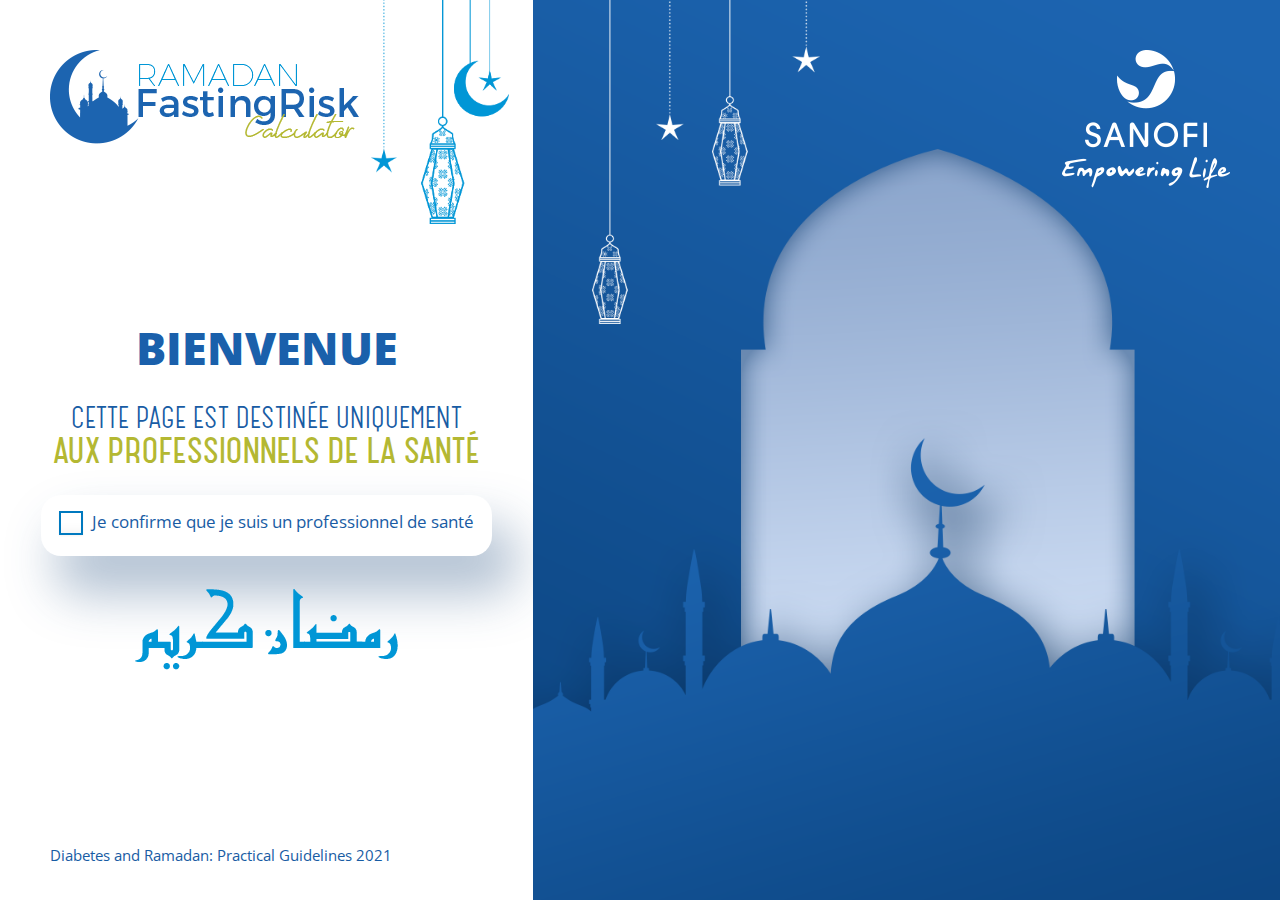
==== index.html @ 37beb3ee "comit 7" ====
<!DOCTYPE html>
<html lang="">
    <head>
        <meta charset="utf-8" />
        <meta name="viewport" content="width=device-width, initial-scale=1.0" />

        <link rel="shortcut icon" href="images/favicon.ico" type="image/x-icon" />

        <title>Ramadan Fasting Risk Tn</title>

        <link type="text/css" rel="stylesheet" href="css/bootstrap.min.css" />
        <link type="text/css" rel="stylesheet" href="css/style.css" />
    <meta property="og:image" content="images/Ramadan-fasting_risk-social.jpg">
    <meta property="og:description" content="Ramadan Fasting Risk application">
               <link type="text/css" rel="stylesheet" href="css/font-awesome.css" />
    </head>

    <body class="homepageTemplate">
        <div class="fullsite">
            <section>
                <div class="row">
                    <div class="col-xs-5 bg ">
                        <div class="logo">
                            <a href="index" title="Ramadan Fasting Risk Tn">
                                <img src="images/logo-Ramadan fasting_risk.png" alt="Ramadan Fasting Risk Tn" />
                            </a>
                        </div>

                        <div class="content">
                            <h1>Bienvenue</h1>

                            <h2>
                                Cette page est destinée uniquement<br />
                                <span>aux professionnels de la santé</span>
                            </h2>
                            <form>
                                <div class="form-group-home">
                                    <input type="checkbox" id="choix"  onclick="window.location.href='quiz.html'"/>
                                    <label for="choix"> <span>Je confirme que je suis un professionnel de santé</span> </label>
                                </div>
                            </form>
                            <div class="logo-Ramadan">
                                <img src="images/logo-Ramadan.png" alt="logo-Ramadan" />
                            </div>
                        </div>

                        <span class="text-btm">Diabetes and Ramadan: Practical Guidelines 2021</span>
                    </div>
                    <div class="col-xs-7 bg-right ">
                        <div class="content-right ">
                            <div class="logo-sanofi">
                                <a href="https://www.sanofi.com/" title="logo sanofi">
                                    <img src="images/logo-sanofi.png" alt="sanofi" />
                                </a>
                            </div>
                        </div>
                    </div>
                </div>
            </section>

            <div class="site-overlay"></div>
        </div>

        <!-- Scripts -->

        
        <script src="js/jquery-2.1.3.min.js"></script>
        <script src="js/bootstrap.js"></script>
      
        <script src="js/move-top.js"></script>
        <script src="js/easing.js"></script>
          <script src="js/jquery.matchHeight-min.js"></script>
        <script type="text/javascript">
            AOS.init({ duration: 1200 });
        </script>
        <script type="text/javascript">
            jQuery(document).ready(function ($) {
                $(".scroll").click(function (event) {
                    event.preventDefault();

                    $("html,body").animate(
                        {
                            scrollTop: $(this.hash).offset().top,
                        },
                        1000
                    );
                });
            });
        </script>
        <script type="text/javascript">
               $('.equal').matchHeight({
            property: 'min-height'
        });
            $(document).ready(function () {
                /*
      var defaults = {
          containerID: 'toTop', // fading element id
          containerHoverID: 'toTopHover', // fading element hover id
          scrollSpeed: 1200,
          easingType: 'linear' 
      };
      */

                $().UItoTop({
                    easingType: "easeOutQuart",
                });
            });
        </script>
    </body>
</html>
---- css/style.css ----
/*--------------------------------------------------
# Fonts
--------------------------------------------------*/
@import url("https://fonts.googleapis.com/css2?family=Open+Sans:wght@300;400;600;700;800&display=swap");
@font-face {
    font-family: "Catorze27 Style 1";
    src: url("../fonts/Catorze27Style1-Medium.woff2") format("woff2"), url("../fonts/Catorze27Style1-Medium.woff") format("woff");
    font-weight: 500;
    font-style: normal;
    font-display: swap;
}
@font-face {
    font-family: "Catorze27 Style 1";
    src: url("../fonts/Catorze27Style1-Bold.woff2") format("woff2"), url("../fonts/Catorze27Style1-Bold.woff") format("woff");
    font-weight: bold;
    font-style: normal;
    font-display: swap;
}
@font-face {
    font-family: "Impact";
    src: url("../fonts/Impact.woff2") format("woff2"), url("../fonts/Impact.woff") format("woff");
    font-weight: normal;
    font-style: normal;
    font-display: swap;
}
@font-face {
    font-family: "Catorze27 Style 1";
    src: url("../fonts/Catorze27Style1-Black.woff2") format("woff2"), url("../fonts/Catorze27Style1-Black.woff") format("woff");
    font-weight: 900;
    font-style: normal;
    font-display: swap;
}

/*--------------------------------------------------
# General
--------------------------------------------------*/
body {
    background: #fff;
    color: #185ca4;
    font-family: "Open Sans", sans-serif;
    font-size: 15px;
    line-height: 22px;
}

/* This css is for normalizing styles. You can skip this. */
*,
*:before,
*:after {
    -webkit-box-sizing: border-box;
    -moz-box-sizing: border-box;
    box-sizing: border-box;
    margin: 0;
    padding: 0;
}
/*--------------------------------------------------
# Home page
--------------------------------------------------*/
section .logo {
    padding: 50px 0px 0px 50px;
}

section .row,
section .col-sm-4,section .col-xs-5,section .col-xs-7 {
    padding: 0;
    margin: 0;
}
section .bg,
section .bg-right {
    position: relative;
}
section .bg:before {
    position: absolute;
    background: url(../images/bg-top.png) center no-repeat;
    top: 0;
    width: 186px;
    right: 0;
    content: "";
    height: 224px;
    background-size: contain;
    -webkit-animation: float-bob 3s infinite ease-in-out;
    -o-animation: float-bob 3s infinite ease-in-out;
    -ms-animation: float-bob 3s infinite ease-in-out;
    -moz-animation: float-bob 3s infinite ease-in-out;
    animation: float-bob 3s infinite ease-in-out;
    z-index: -1;
}
section .bg-right:before {
    position: absolute;
    background: url(../images/bg-top-right.png) center no-repeat;
    top: 0;
    width: 250px;
    left: 48px;
    content: "";
    height: 324px;
    background-size: contain;
    -webkit-animation: float-bob 3s infinite ease-in-out;
    -o-animation: float-bob 3s infinite ease-in-out;
    -ms-animation: float-bob 3s infinite ease-in-out;
    -moz-animation: float-bob 3s infinite ease-in-out;
    animation: float-bob 3s infinite ease-in-out;
    z-index: 0;
}
section .content {
    display: flex;
    flex-direction: column;
    flex-wrap: nowrap;
    justify-content: center;
    align-items: center;
    align-content: center;
    height: calc(100vh - 200px);
    text-align: center;
}

section .content h1 {
    font-family: "Open Sans", sans-serif;
    font-size: 60px;
    color: #1a60ab;
    font-weight: 800;
    text-transform: uppercase;
}
section .content h2 {
    font-family: "Catorze27 Style 1";
    color: #185ca4;
    font-size: 32px;
    font-weight: 500;
    text-transform: uppercase;
}
section .content h2 span {
    font-family: "Catorze27 Style 1";
    color: #b4b832;
    font-size: 40px;
    font-weight: bold;
}
section .text-btm {
    padding-left: 50px;
}

.form-group-home {
    border-radius: 20px;

    box-shadow: 19.5px 33.775px 49.14px 4.86px rgba(43, 86, 132, 0.36);

    display: block;

    padding: 25px 25px;

    margin: 52px 0px;
}

.form-group-home input {
    padding: 0;
    height: initial;
    width: initial;
    margin-bottom: 0;
    display: none;
    cursor: pointer;
}

.form-group-home label {
    position: relative;
    cursor: pointer;
    display: inline-block;
    max-width: 100%;
    margin-bottom: 5px;
    font-weight: 400;
    font-size: 22px;
}
.form-group-home label .span {
    padding-left: 5px;
}
.form-group-home label:before {
    content: "";
    -webkit-appearance: none;
    background-color: transparent;
    border: 2px solid #0079bf;
    box-shadow: 0 1px 2px rgba(0, 0, 0, 0.05), inset 0px -15px 10px -12px rgba(0, 0, 0, 0.05);
    padding: 10px;
    display: inline-block;
    position: relative;
    vertical-align: middle;
    cursor: pointer;
    margin-right: 5px;
}

.form-group-home input:checked + label:after {
    content: "";
    display: block;
    position: absolute;
    top: -3px;
    left: 10px;
    width: 15px;
    height: 22px;
    border: solid #b4b832;
    border-width: 0 3px 3px 0;
    transform: rotate(45deg);
}
.logo-Ramadan {
    padding-top: 40px;
}

section .content-right {
    background: url(../images/bg-right.png) center no-repeat;
    height: 100vh;
    background-size: cover;
}

section .logo-sanofi {
    float: right;
    padding: 50px 50px 0px 0px;
}

.bounce-animate {
    animation-name: float-bob;
    animation-duration: 2s;
    animation-iteration-count: infinite;
    animation-timing-function: linear;
    -moz-animation-name: float-bob;
    -moz-animation-duration: 2s;
    -moz-animation-iteration-count: infinite;
    -moz-animation-timing-function: linear;
    -ms-animation-name: float-bob;
    -ms-animation-duration: 2s;
    -ms-animation-iteration-count: infinite;
    -ms-animation-timing-function: linear;
    -o-animation-name: float-bob;
    -o-animation-duration: 2s;
    -o-animation-iteration-count: infinite;
    -o-animation-timing-function: linear;
}

@-webkit-keyframes float-bob {
    0% {
        -webkit-transform: translateY(-20px);
        transform: translateY(-20px);
    }
    50% {
        -webkit-transform: translateY(-10px);
        transform: translateY(-10px);
    }
    100% {
        -webkit-transform: translateY(-20px);
        transform: translateY(-20px);
    }
}
/*--------------------------------------------------
# Page Quiz
--------------------------------------------------*/

body.Templatequiz section .content-right {
    background: url(../images/bg-quiz.jpg) center no-repeat;
}
body.Templatequiz section .content h2 {
    font-family: "Catorze27 Style 1";
    color: #b4b832;
    font-size: 30px;
    font-weight: bold;
}

body.Templatequiz section .content h3 {
    font-family: "Open Sans", sans-serif;
    font-size: 20px;
    color: #1a60ab;
    font-weight: 400;
}
body.Templatequiz section .content h3 span {
    font-weight: bold;
}

body.Templatequiz section .content .btn-commencer a {
    padding: 30px 40px;
    color: #b4b832;
    font-size: 27px;
    background: #fff;
    font-weight: 800;
    text-decoration: none;
    text-transform: uppercase;
    border-radius: 15px;
    box-shadow: 19.5px 33.775px 49.14px 4.86px rgba(43, 86, 132, 0.36);
    margin-top: 54px;
    display: inline-block;
}
body.Templatequiz section .content .btn-commencer a:hover {
    background: #b4b832;
    color: #fff;
}
body.Templatequiz section .content-right .img-quiz {
    display: flex;
    flex-direction: column;
    flex-wrap: nowrap;
    justify-content: center;
    align-items: center;
    align-content: center;
    height: 100%;
    text-align: center; /* transform: translateX(131px); */
    padding-left: 176px;
}

body.Templatequiz section .content-right .img-quiz img {
    width: 450px;
}
body.Templatequiz section .bg:before,
body.Templatequiz section .bg-right:before {
    animation: none;
}

/*--------------------------------------------------
# Page question
--------------------------------------------------*/
body.Templatequestion section.part1 {
    background: url(../images/bg-question.jpg) center repeat;
    background-size: cover;
    height: 100vh;
}

body.Templatequestion section .text-btm {
    color: #fff;
}
body.Templatequestion section .logo {
    float: left;
}
body.Templatequestion section .content {
    height: calc(100vh - 253px);
}
body.Templatequestion section .content h2 {
    color: #fff;
}
body.Templatequestion section .content .quiz-body {
    background: #fff;
    width: 800px;
    padding: 30px;
    margin-top: 43px;
    border-radius: 20px;
    box-shadow: 21px 36.373px 89.18px 8.82px rgba(7, 45, 86, 0.67);
    height: 400px;
    position: relative;
}

body.Templatequestion section .content .quiz-body .form-group {
    text-align: left;
    padding-left: 30px;
    padding-top: 35px;
    width: 100%;
}
body.Templatequestion section .content .quiz-body .form-group #question {
    font-weight: 800;
    text-transform: uppercase;
    font-size: 23px;
    padding-bottom: 20px;
    display: inline-block;
}
body.Templatequestion section .content .quiz-body .form-group #optionval {
    font-weight: 400;
    color: #616161;
    font-size: 20px;
    padding-left: 34px;
    padding-bottom: 4px;
    display: inline-block;
    position: relative;
    /* float: left; */
}

body.Templatequestion section .content .quiz-body .form-group input {
    padding: 0;
    height: initial;
    width: initial;
    margin-bottom: 0;
    display: none;
    cursor: pointer;
}

body.Templatequestion section .content .quiz-body .form-group #optionval:before {
    content: "";
    -webkit-appearance: none;
    background-color: transparent;
    border: 2px solid #cccccc;
    box-shadow: 0 1px 2px rgba(0, 0, 0, 0.05), inset 0px -15px 10px -12px rgba(0, 0, 0, 0.05);
    padding: 9px;
    display: inline-block;
    position: absolute;
    vertical-align: middle;
    cursor: pointer;
    /* margin-right: 17px; */
    border-radius: 50%;
    left: -11px;
}

body.Templatequestion section .content .quiz-body .form-group input:checked + #optionval:after {
    content: "";
    display: block;
    position: absolute;
    top: -3px;
    left: -1px;
    width: 10px;
    height: 18px;
    border: solid #b4b832;
    border-width: 0 3px 3px 0;
    transform: rotate(45deg);
}
body.Templatequestion section .content .quiz-body #qid {
    float: right;
    font-family: "Impact";
    font-size: 34px;
}

body.Templatequestion section .content .quiz-body #qid .sous-title {
    font-size: 25px;
}
body.Templatequestion section .content .quiz-body .btn-suivant,
body.Templatequestion section .content .quiz-body .btn-Precedent {
    background: none;
    text-shadow: 3px 5.196px 7.28px rgba(7, 45, 86, 0.67);
    font-family: "Impact";
    font-size: 23px;
    border: none;
    position: absolute;
    right: 0px;
    color: #fff;
    bottom: -45px;
}
body.Templatequestion section .content .quiz-body .btn-suivant i {
    padding-left: 10px;
}
body.Templatequestion section .content .quiz-body .btn-Precedent i {
    padding-right: 10px;
}

body.Templatequestion section .content .quiz-body .btn-Precedent {
    left: 0px;
}
body.Templatequestion section .content .quiz-body .btn-suivant:focus,
body.Templatequestion section .content .quiz-body .btn-Precedent:focus {
    outline: none !important;
}

/*--------------------------------------------------
#  result1
--------------------------------------------------*/
body.Templatequestion section.result1 {
    background: url(../images/bg-blanc.jpg) center no-repeat;
    background-size: cover;
    height: 100vh;
}

body.Templatequestion section.result1 .text-btm {
    color: #185ca4;
    display: inline-block;
    padding: 30px 0px;
    padding-left: 50px;
}

body.Templatequestion section.result1 .content {
    height: auto;
}
body.Templatequestion section.result1 .content h2 {
    color: #54b54e;
    font-weight: bold;
    margin-bottom: 0px;
}
body.Templatequestion section.result1 .bloc1,
body.Templatequestion section.result1 .bloc2,
body.Templatequestion section.result1 .bloc3 {
    background: #fff;
    width: 100%;
    padding: 30px;
    margin-top: 18px;
    box-shadow: 0px 2px 50px -5px rgb(7 45 86 / 67%);
    height: 400px;
}
body.Templatequestion section.result1 .bloc2 {
    background: #15589f;
    color: #fff;
    text-align: left;
    text-align: justify;
    font-size: 14px;
    line-height: 19px;
}
body.Templatequestion section.result1 .bloc1 {
    border-radius: 20px 0 0 20px;
}
body.Templatequestion section.result1 .bloc3 {
    border-radius: 0px 20px 20px 0px;
}
body.Templatequestion section.result1 .bloc1 h2,
body.Templatequestion section.result1 .bloc3 h2 {
    font-weight: 500;
}
body.Templatequestion section.result1 .bloc1 h2 span.sous-h2 {
    font-weight: 900;
    color: #54b54e;
}
body.Templatequestion section.result1 .bloc3 h2 {
    color: #15589f;
    margin: 50px 0px 30px;
}
body.Templatequestion section.result1 .bloc3 h2 span.sous-h2 {
    font-weight: 900;
    color: #15589f;
}

body.Templatequestion section.result1 .bloc3 .txt-btm-bloc3 {
    font-size: 16px;
    font-weight: bold;
    text-align: left;
    color: #54b54e;
}
body.Templatequestion section.result1 .bloc2 h4 {
    font-size: 15px;
    text-shadow: 4.5px 7.794px 8px rgba(14, 69, 128, 0.67);
    font-weight: bold;
    margin: 50px 0px 30px;
}

body.Templatequestion section.result1 .ref {
    font-size: 13px;
    color: #15589f;
    box-shadow: 2px 1px 103.84px 65px rgb(7 45 86 / 13%);
    text-align: left;
    background: rgb(255, 255, 255, 0.8);
    width: 800px;
    margin: auto;
    padding: 20px 50px;
    margin-top: 30px;
    border-radius: 20px;
    font-weight: 600;
    position: relative;
}
body.Templatequestion section.result1 .ref-btm {
    font-size: 11px;
}
body.Templatequestion section.result1 .title-ref {
    color: #b4b832;
    text-transform: uppercase;
    font-weight: 900;
}
body.Templatequestion section.result1 .ref:after {
    position: absolute;
    width: 90px;
    height: 81px;
    background: url(../images/icon.png) center no-repeat;
    right: -117px;
    bottom: 43px;
    content: "";
    background-size: contain;
}
body.Templatequestion section.result1 .ref:before {
    position: absolute;
    width: 36px;
    height: 53px;
    background: url(../images/flech.png) center no-repeat;
    right: -36px;
    bottom: 67px;
    content: "";
    background-size: contain;
}

body.Templatequestion section .content .quiz-body  .refq08 {
    padding-left: 22px;
    text-align: left;
    color: #616161;
    padding-top: 37px;
}
body.Templatequestion section .content .quiz-body .error {

display: none;
    text-align: right;
   color: #842029;
    padding-top: 37px;
}



body.Templatequestion 
section .col-sm-4
 {
    padding-right: 2px;

    padding-left: 2px;
}

/*--------------------------------------------------
#  result2
--------------------------------------------------*/

body.Templatequestion section.result1 .content .couleur-orange {
    color: #fdb814 !important;
 
}
/*--------------------------------------------------
#  result3
--------------------------------------------------*/
body.Templatequestion section.result1 .content .couleur-rouge {
    color: #ed1a3a !important;
 
}


body.Templatequestion section.result1 .content .couleur-vert{
    color: #54b54e!important;
 
}


body.Templatequestion section .content .quiz-body .form-group #optionval.border:before{
    border-color:#DC143C;
}




#toTop {
    display: none;
    text-decoration: none;
    position: fixed;
    bottom: 24px;
    right: 3%;
    overflow: hidden;
    z-index: 999;
    width: 32px;
    height: 32px;
    border: none;
    text-indent: 100%;
    background: #b4b832;
    border-radius: 3px;
}
#toTop:hover{
box-shadow: -1px 1px 23.84px 9px rgb(7 45 86 / 73%);}
.fa-angle-up:before {

    color: #fff;
    right: 21px;
    font-size: 18px;
    z-index: 9999;
    font-weight: bold;
    position: absolute;
    top: 5px;
}






#toTopHover {
    width: 32px;
    height: 32px;
    display: block;
    overflow: hidden;
    float: right;
    opacity: 0;
    -moz-opacity: 0;
    filter: alpha(opacity=0);
}

/*--------------------------------------------------
#  Animation aiguille
--------------------------------------------------*/
/*.img{
    position: relative
}
.eguile{
position: absolute;
width: 91px;
height:24px;
background:url(../images/eguile.png) center no-repeat;
background-size: 100% 100%;
top: 0px;
left:0px;





}
*/















/*--------------------------------------------------
#  respensive
--------------------------------------------------*/
@media only screen and (max-width : 1366px) {

section .content h1 {font-size: 45px;}
section .content h2 {font-size: 27px;}
section .content h2 span { font-size: 32px;}
.form-group-home label { font-size: 17px;}
.form-group-home {
    padding: 16px 18px;
    margin: 18px 0px;
}
.logo-Ramadan {
    padding:15px 0px;
}

body.Templatequiz section .content-right .img-quiz img {
    width: 361px;
}

body.Templatequiz section .content h2 {
 
    font-size: 22px;
  
}

body.Templatequiz section .content h3 {

    font-size: 16px;

}
body.Templatequiz section .content .btn-commencer a {
    padding: 20px 30px;
    font-size: 20px;
    margin-top: 35px;

}
body.Templatequestion section.part1 {
    height: 100%;

    padding-bottom: 50px;
}
body.Templatequestion section .content {
    height: 100%;
}
body.Templatequestion section .text-btm {
   
    padding-top: 88px;
    display: inline-block;
}
}
 @media only screen and (max-width : 1199px) {

section .logo {
    padding: 15px 0px 0px 15px;
}


section .logo-sanofi {
   
    padding: 15px 15px 0px 0px;
}
section .logo img{

max-width:200px;
}
section .logo-sanofi img{
max-width:100px;

}   
section .content h2 {
    font-size: 23px;
}
section .content h1 {
    font-size: 32px;
}
section .content h2 span {
    font-size: 23px;
}

section .content h2 {
    font-size: 18px;
}
.form-group-home label {
    font-size: 14px;
}
.logo-Ramadan img {
    max-width: 180px;
}
section .bg:before {
    width: 83px;
    height: 131px;}
section .bg-right:before {
 
    width: 114px;
    height: 183px;}

section .text-btm {
    padding-left: 13px;
    font-size: 13px;
}
.form-group-home {
    border-radius: 10px;
    padding: 4px 5px;
    margin: 18px 0px;
}

body.Templatequiz section .content h2 {
    font-size: 20px;
}
body.Templatequestion section.result1 .bloc1 img{
   max-width: 166px;
}
body.Templatequestion section.result1 .bloc1, body.Templatequestion section.result1 .bloc2, body.Templatequestion section.result1 .bloc3 {
padding: 20px;
}

body.Templatequestion section.result1 .bloc2 h4 {
    font-size: 13px;}

body.Templatequestion section.result1 .ref {
 
    width: 617px;}








}


 @media only screen and (max-width : 991px) {
body.Templatequestion section .content .quiz-body {
  
width: 100%;
      padding: 15px;
height: auto;
}

body.Templatequestion section .content .quiz-body .form-group #question {
 
    font-size: 18px;

}
body.Templatequestion section .content .quiz-body .form-group #optionval {
  
    padding-left: 19px;}
body.Templatequestion section .content .quiz-body .form-group {
  
    padding-left: 10px;
 
}


body.Templatequestion section.result1 .ref {
padding: 20px 19px;
width: 552px;
margin-left: 0px;
}
body.Templatequiz section .content-right .img-quiz img {
    width: 286px;
}
body.Templatequiz section .content-right .img-quiz{
padding-left: 90px;}


 }


@media only screen and (max-width: 700px){
body.Templatequestion section.result1 .ref {
  padding: 20px 15px;
    width: 100%;
 
} 
body.Templatequestion section.result1 .ref:before{
    display: none}

body.Templatequestion section.result1 .ref:after {
    bottom:auto;
    width: 70px;
    height: 61px;
    right: 0;
    top: 0px;
   
}
body.Templatequestion section.result1 .bloc1, body.Templatequestion section.result1 .bloc2, body.Templatequestion section.result1 .bloc3 {
    padding: 20px 15px;
}
section .content h1 {
    font-size: 21px;
}

body.Templatequiz section .content-right .img-quiz img {
    width: 182px;
}
body.Templatequiz section .content h2 {
    font-size: 14px;
}
body.Templatequiz section .content h3 {
    font-size: 10px;
}
body.Templatequiz section .content .btn-commencer a {
    padding: 10px 20px;
    font-size: 15px;
    margin-top: 35px;
}


}


@media only screen and (max-width : 480px) {
body.Templatequestion section .logo, body.Templatequestion section .logo-sanofi{
  float: none;
    margin:10px auto;
    display: table;

}

body.homepageTemplate section .bg:before,body.homepageTemplate section .bg-right:before  {
 display:none;
}
.logo-Ramadan img {
    max-width: 90px;
}
body.homepageTemplate section .content h2 {
    font-size: 14px;
}
body.homepageTemplate section .content h2 span {
    font-size: 12px;
}

body.homepageTemplate  section .logo img,body.Templatequiz  section .logo img{
    max-width: 102px;
}
body.homepageTemplate section .logo-sanofi img,body.Templatequiz section .logo-sanofi img {
    max-width: 57px;
}
.form-group-home label {
    font-size: 11px;
 
    line-height: 15px;
}
body.Templatequiz section .content-right .img-quiz img {
    width: 138px;
}
body.Templatequiz section .content-right .img-quiz {
    padding-left: 65px;
}
body.Templatequiz section .content h2 {
    font-size: 12px;
}
.form-group-home label:before {

    padding: 6px;
  
}
body.Templatequiz section .bg:before,body.Templatequiz section .bg-right:before  {
 display:none;
}

body.Templatequiz   section .text-btm ,body.homepageTemplate section .text-btm{
    padding-left: 13px;
    font-size: 12px;
    line-height:  15px;
    display: inline-block;
    text-align: center;
}

.form-group-home input:checked + label:after {
    content: "";

    top: 1px;
    left: 10px;
    width: 6px;
    height: 14px;

}




    }



@media screen and (max-device-width: 812px) and (orientation: landscape) {
section .content {
 
    height: auto;
  
}

section .bg, section .bg-right {
text-align:center;
}
body.Templatequestion section.result1 .bloc1, body.Templatequestion section.result1 .bloc2, body.Templatequestion section.result1 .bloc3 {

    height: 515px;
}

section .content-right {

    height: 130vh;
  
}






}
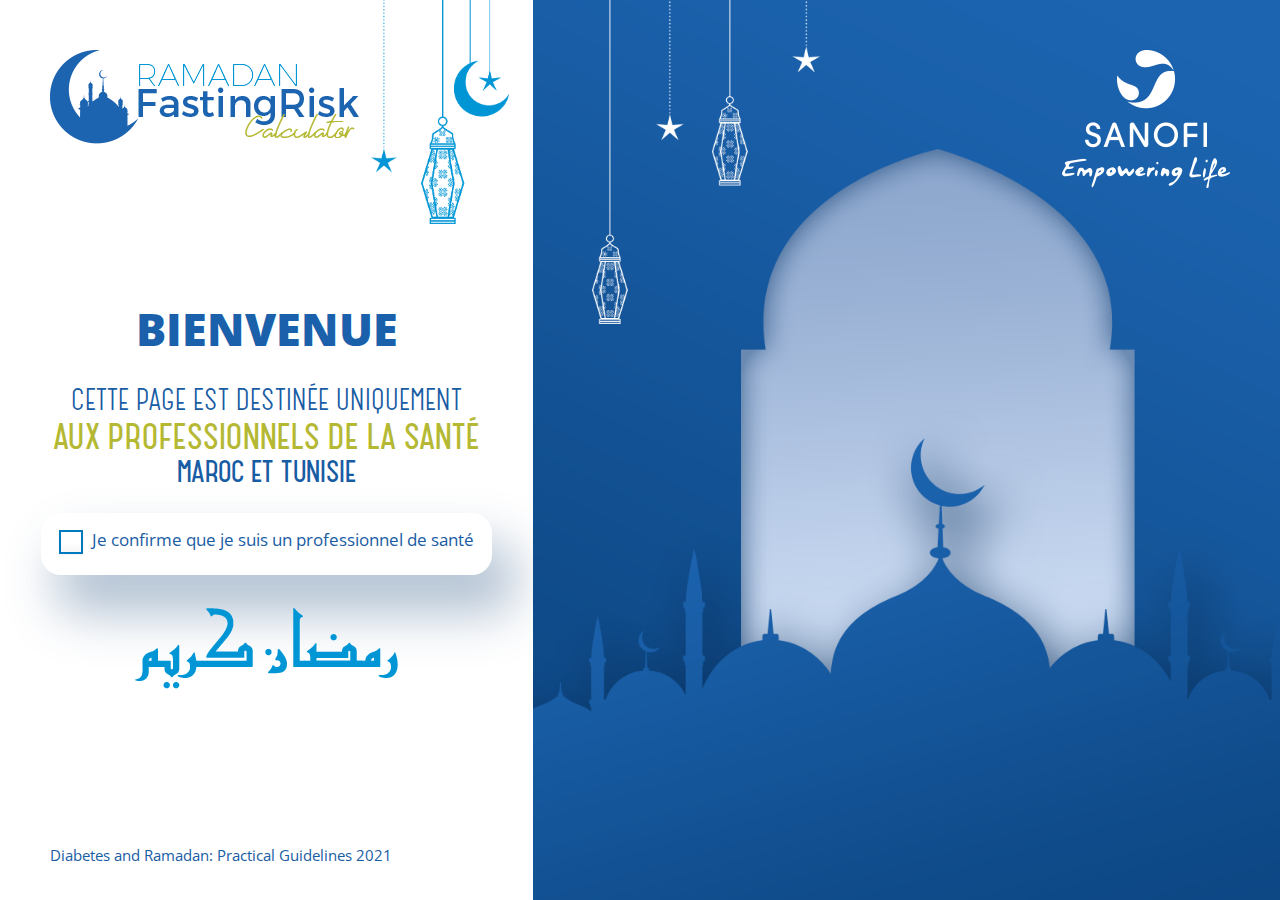
==== commit ed79c9a7: "commit 11" ====
--- a/index.html
+++ b/index.html
@@ -13,6 +13,9 @@
     <meta property="og:image" content="images/Ramadan-fasting_risk-social.jpg">
     <meta property="og:description" content="Ramadan Fasting Risk application">
                <link type="text/css" rel="stylesheet" href="css/font-awesome.css" />
+                   <!-- Start cookieyes banner -->
+    <script id="cookieyes" type="text/javascript" src="https://cdn-cookieyes.com/client_data/ca9fa83dc42a9b1af8c2755b.js"></script>
+    <!-- End cookieyes banner --> 
     </head>
 
     <body class="homepageTemplate">
@@ -31,7 +34,8 @@
 
                             <h2>
                                 Cette page est destinée uniquement<br />
-                                <span>aux professionnels de la santé</span>
+                                <span>aux professionnels de la santé</span><br>
+                                <b>Maroc et Tunisie</b>
                             </h2>
                             <form>
                                 <div class="form-group-home">
@@ -70,9 +74,7 @@
         <script src="js/move-top.js"></script>
         <script src="js/easing.js"></script>
           <script src="js/jquery.matchHeight-min.js"></script>
-        <script type="text/javascript">
-            AOS.init({ duration: 1200 });
-        </script>
+      
         <script type="text/javascript">
             jQuery(document).ready(function ($) {
                 $(".scroll").click(function (event) {
--- a/css/style.css
+++ b/css/style.css
@@ -130,6 +130,7 @@
     color: #b4b832;
     font-size: 40px;
     font-weight: bold;
+    line-height: 42px;
 }
 section .text-btm {
     padding-left: 50px;
@@ -978,7 +979,7 @@
 
 
 
-@media screen and (max-device-width: 812px) and (orientation: landscape) {
+@media screen and (max-device-width: 825px) and (orientation: landscape) {
 section .content {
  
     height: auto;
@@ -1006,4 +1007,30 @@
 
 } 
 
-
+@media screen and (max-device-width: 667px) and (orientation: landscape) {
+
+.form-group-home input:checked + label:after {
+   
+    left: 38px;
+   
+
+}
+
+
+
+
+}
+@media screen and (max-device-width: 568px) and (orientation: landscape) {
+
+.form-group-home input:checked + label:after {
+   
+    left: 19px;
+}
+   
+
+}
+
+
+
+
+}
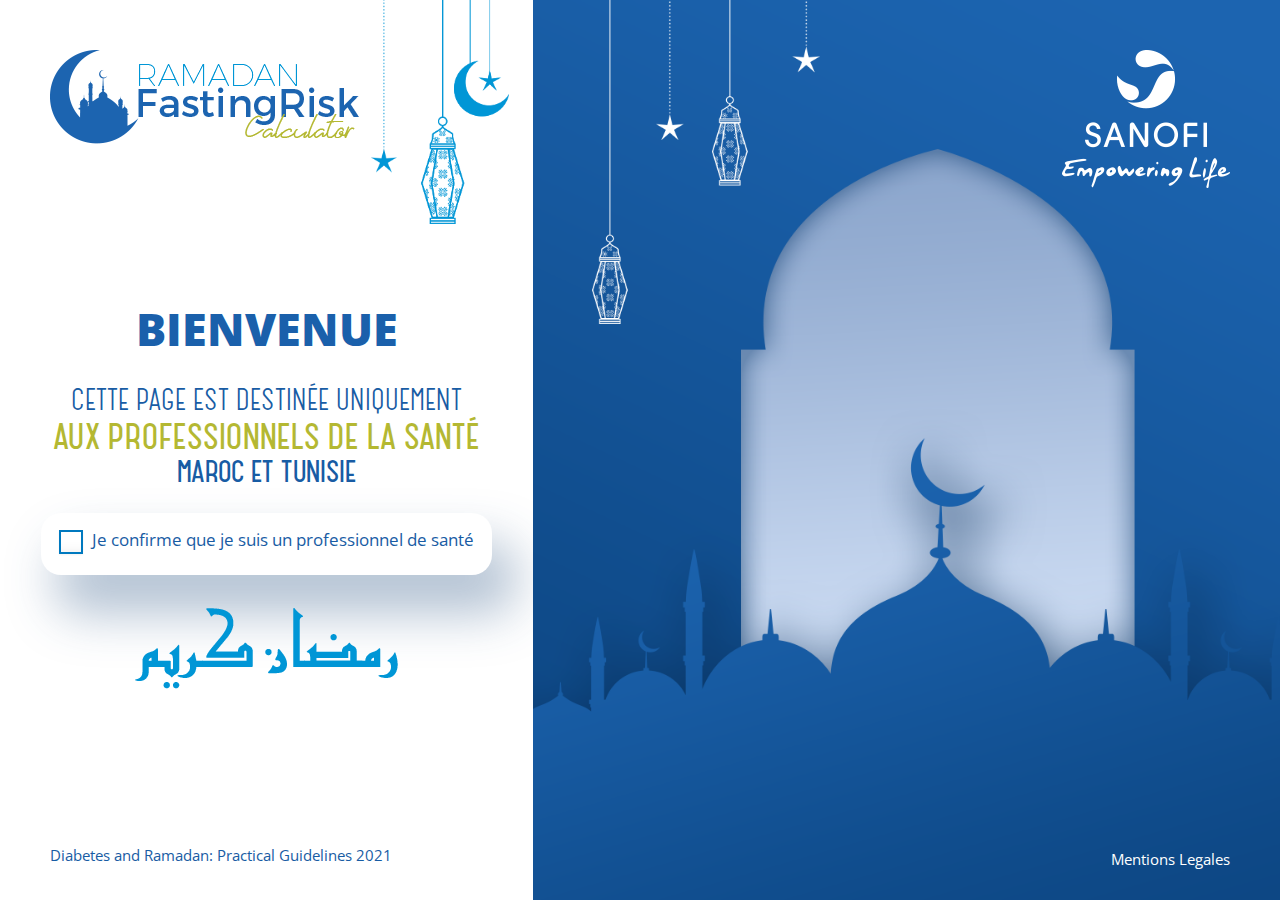
==== commit 58c70f31: "commit 12" ====
--- a/index.html
+++ b/index.html
@@ -57,6 +57,10 @@
                                     <img src="images/logo-sanofi.png" alt="sanofi" />
                                 </a>
                             </div>
+
+                            <div class="mlc">
+                                <a href="#" target="_blank" title="Ramadan Fasting Risk">Mentions Legales</a>
+                            </div>
                         </div>
                     </div>
                 </div>
--- a/css/style.css
+++ b/css/style.css
@@ -674,7 +674,16 @@
 }
 */
 
-
+.mlc{
+ 
+
+    position: absolute;
+    right: 50px;
+    bottom: 30px;}
+
+    .mlc a{
+        color:#fff;
+    }
 
 
 
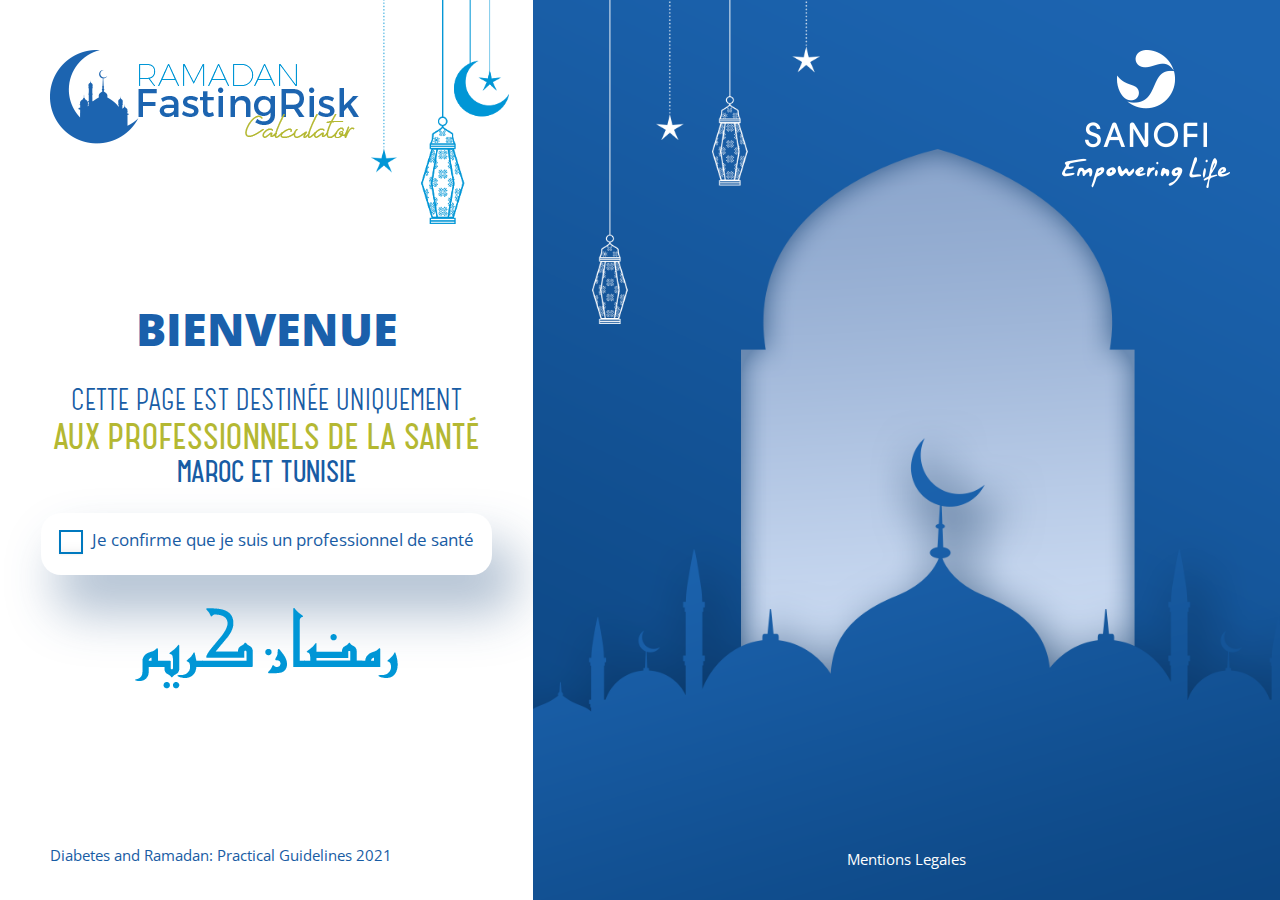
==== commit 2975d8c4: "commit 15" ====
--- a/index.html
+++ b/index.html
@@ -22,7 +22,7 @@
         <div class="fullsite">
             <section>
                 <div class="row">
-                    <div class="col-xs-5 bg ">
+                    <div class="col-sm-5 bg ">
                         <div class="logo">
                             <a href="index" title="Ramadan Fasting Risk Tn">
                                 <img src="images/logo-Ramadan fasting_risk.png" alt="Ramadan Fasting Risk Tn" />
@@ -50,7 +50,7 @@
 
                         <span class="text-btm">Diabetes and Ramadan: Practical Guidelines 2021</span>
                     </div>
-                    <div class="col-xs-7 bg-right ">
+                    <div class="col-sm-7 bg-right ">
                         <div class="content-right ">
                             <div class="logo-sanofi">
                                 <a href="https://www.sanofi.com/" title="logo sanofi">
--- a/css/style.css
+++ b/css/style.css
@@ -61,6 +61,11 @@
 
 section .row,
 section .col-sm-4,section .col-xs-5,section .col-xs-7 {
+    padding: 0;
+    margin: 0;
+}
+section .row,
+section .col-sm-7, .col-sm-5 {
     padding: 0;
     margin: 0;
 }
@@ -869,7 +874,43 @@
 
  }
 
-
+@media only screen and (max-width: 767px){
+
+
+body.homepageTemplate section .logo-sanofi,body.Templatequiz section .logo-sanofi {
+   float: none;
+    margin: auto;
+    display: table;
+}
+body.homepageTemplate section .content-right,body.Templatequiz section .content-right {
+  margin-top:20px;
+
+      height: 400px;
+   
+}
+
+body.Templatequiz section .content-right {
+  margin-top:20px;
+
+      height: 600px;
+   
+}
+
+body.Templatequiz section .content-right .img-quiz {
+    padding-left: 0;
+}
+
+}
+.mlc {
+    width: 100%;
+    left: 0;
+    margin: auto;
+    display: table;
+    right: 0;
+    text-align: center;
+}
+
+}
 @media only screen and (max-width: 700px){
 body.Templatequestion section.result1 .ref {
   padding: 20px 15px;
@@ -887,6 +928,19 @@
     top: 0px;
    
 }
+
+
+body.homepageTemplate section .content {
+    
+    height:100%;
+   
+}
+
+
+
+
+
+
 body.Templatequestion section.result1 .bloc1, body.Templatequestion section.result1 .bloc2, body.Templatequestion section.result1 .bloc3 {
     padding: 20px 15px;
 }
@@ -948,9 +1002,7 @@
 body.Templatequiz section .content-right .img-quiz img {
     width: 138px;
 }
-body.Templatequiz section .content-right .img-quiz {
-    padding-left: 65px;
-}
+
 body.Templatequiz section .content h2 {
     font-size: 12px;
 }
@@ -981,6 +1033,11 @@
 
 }
 
+body.Templatequiz section .content-right {
+  
+    height: 355px;
+}
+
 
 
 
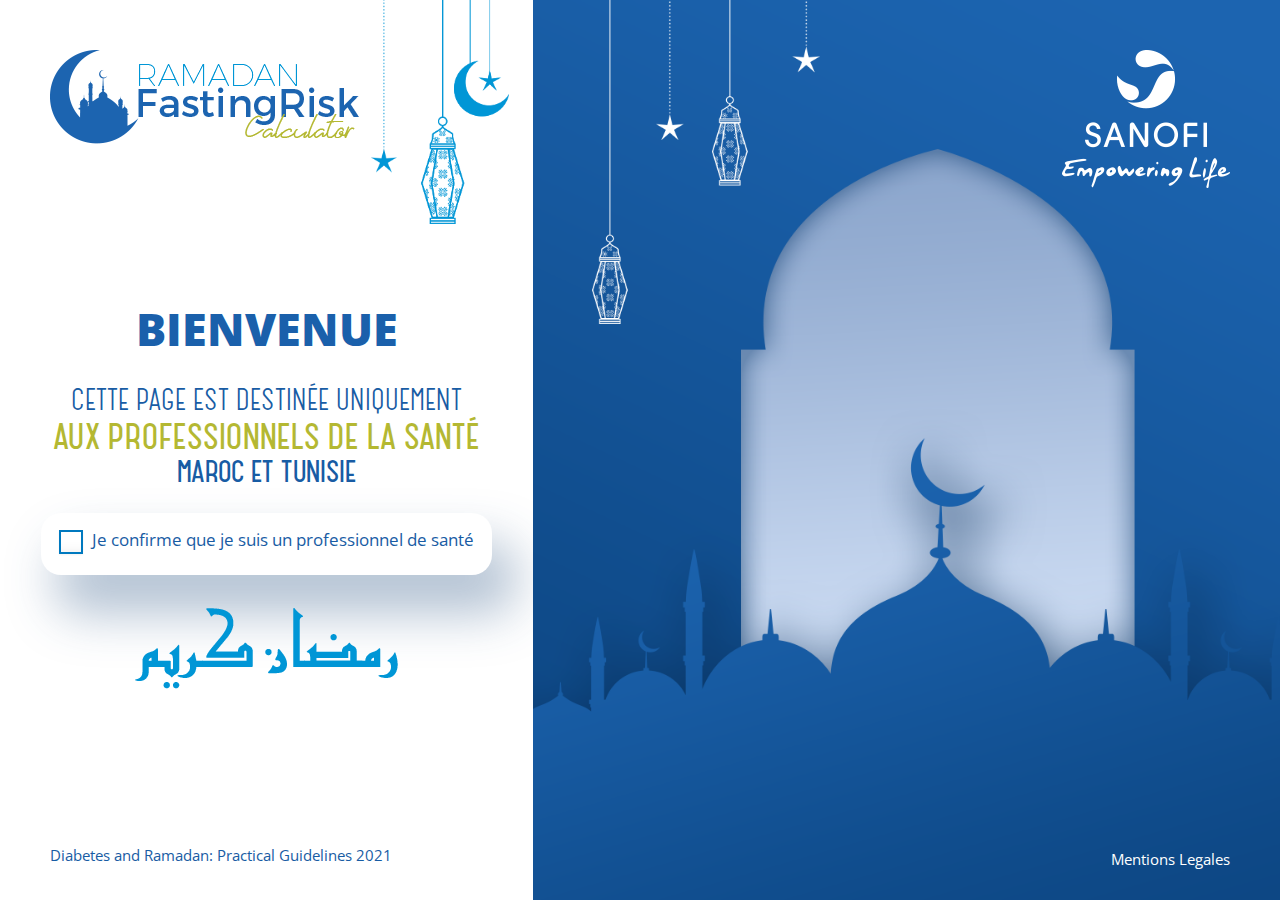
==== commit 340ed56d: "commit 20" ====
--- a/index.html
+++ b/index.html
@@ -22,7 +22,7 @@
         <div class="fullsite">
             <section>
                 <div class="row">
-                    <div class="col-sm-5 bg ">
+                    <div class="col-md-5 bg ">
                         <div class="logo">
                             <a href="index" title="Ramadan Fasting Risk Tn">
                                 <img src="images/logo-Ramadan fasting_risk.png" alt="Ramadan Fasting Risk Tn" />
@@ -50,7 +50,7 @@
 
                         <span class="text-btm">Diabetes and Ramadan: Practical Guidelines 2021</span>
                     </div>
-                    <div class="col-sm-7 bg-right ">
+                    <div class="col-md-7 bg-right ">
                         <div class="content-right ">
                             <div class="logo-sanofi">
                                 <a href="https://www.sanofi.com/" title="logo sanofi">
--- a/css/style.css
+++ b/css/style.css
@@ -60,12 +60,22 @@
 }
 
 section .row,
-section .col-sm-4,section .col-xs-5,section .col-xs-7 {
+section .col-sm-4,
+section .col-xs-5,
+section .col-xs-7 {
     padding: 0;
     margin: 0;
 }
 section .row,
-section .col-sm-7, .col-sm-5 {
+section .col-sm-7,
+.col-sm-5 {
+    padding: 0;
+    margin: 0;
+}
+
+section .row,
+section .col-md-7,
+.col-md-5 {
     padding: 0;
     margin: 0;
 }
@@ -559,25 +569,20 @@
     background-size: contain;
 }
 
-body.Templatequestion section .content .quiz-body  .refq08 {
+body.Templatequestion section .content .quiz-body .refq08 {
     padding-left: 22px;
     text-align: left;
     color: #616161;
     padding-top: 37px;
 }
 body.Templatequestion section .content .quiz-body .error {
-
-display: none;
+    display: none;
     text-align: right;
-   color: #842029;
+    color: #842029;
     padding-top: 37px;
 }
 
-
-
-body.Templatequestion 
-section .col-sm-4
- {
+body.Templatequestion section .col-sm-4 {
     padding-right: 2px;
 
     padding-left: 2px;
@@ -589,29 +594,21 @@
 
 body.Templatequestion section.result1 .content .couleur-orange {
     color: #fdb814 !important;
- 
 }
 /*--------------------------------------------------
 #  result3
 --------------------------------------------------*/
 body.Templatequestion section.result1 .content .couleur-rouge {
     color: #ed1a3a !important;
- 
-}
-
-
-body.Templatequestion section.result1 .content .couleur-vert{
-    color: #54b54e!important;
- 
-}
-
-
-body.Templatequestion section .content .quiz-body .form-group #optionval.border:before{
-    border-color:#DC143C;
-}
-
-
-
+}
+
+body.Templatequestion section.result1 .content .couleur-vert {
+    color: #54b54e !important;
+}
+
+body.Templatequestion section .content .quiz-body .form-group #optionval.border:before {
+    border-color: #dc143c;
+}
 
 #toTop {
     display: none;
@@ -628,10 +625,10 @@
     background: #b4b832;
     border-radius: 3px;
 }
-#toTop:hover{
-box-shadow: -1px 1px 23.84px 9px rgb(7 45 86 / 73%);}
+#toTop:hover {
+    box-shadow: -1px 1px 23.84px 9px rgb(7 45 86 / 73%);
+}
 .fa-angle-up:before {
-
     color: #fff;
     right: 21px;
     font-size: 18px;
@@ -640,11 +637,6 @@
     position: absolute;
     top: 5px;
 }
-
-
-
-
-
 
 #toTopHover {
     width: 32px;
@@ -679,424 +671,365 @@
 }
 */
 
-.mlc{
- 
-
+.mlc {
     position: absolute;
     right: 50px;
-    bottom: 30px;}
-
-    .mlc a{
-        color:#fff;
-    }
-
-
-
-
-
-
-
-
-
-
-
-
+    bottom: 30px;
+}
+
+.mlc a {
+    color: #fff;
+}
 
 /*--------------------------------------------------
 #  respensive
 --------------------------------------------------*/
-@media only screen and (max-width : 1366px) {
-
-section .content h1 {font-size: 45px;}
-section .content h2 {font-size: 27px;}
-section .content h2 span { font-size: 32px;}
-.form-group-home label { font-size: 17px;}
-.form-group-home {
-    padding: 16px 18px;
-    margin: 18px 0px;
-}
-.logo-Ramadan {
-    padding:15px 0px;
-}
-
-body.Templatequiz section .content-right .img-quiz img {
-    width: 361px;
-}
-
-body.Templatequiz section .content h2 {
- 
-    font-size: 22px;
-  
-}
-
-body.Templatequiz section .content h3 {
-
-    font-size: 16px;
-
-}
-body.Templatequiz section .content .btn-commencer a {
-    padding: 20px 30px;
-    font-size: 20px;
-    margin-top: 35px;
-
-}
-body.Templatequestion section.part1 {
-    height: 100%;
-
-    padding-bottom: 50px;
-}
-body.Templatequestion section .content {
-    height: 100%;
-}
-body.Templatequestion section .text-btm {
-   
-    padding-top: 88px;
-    display: inline-block;
-}
-}
- @media only screen and (max-width : 1199px) {
-
-section .logo {
-    padding: 15px 0px 0px 15px;
-}
-
-
-section .logo-sanofi {
-   
-    padding: 15px 15px 0px 0px;
-}
-section .logo img{
-
-max-width:200px;
-}
-section .logo-sanofi img{
-max-width:100px;
-
-}   
-section .content h2 {
-    font-size: 23px;
-}
-section .content h1 {
-    font-size: 32px;
-}
-section .content h2 span {
-    font-size: 23px;
-}
-
-section .content h2 {
-    font-size: 18px;
-}
-.form-group-home label {
-    font-size: 14px;
-}
-.logo-Ramadan img {
-    max-width: 180px;
-}
-section .bg:before {
-    width: 83px;
-    height: 131px;}
-section .bg-right:before {
- 
-    width: 114px;
-    height: 183px;}
-
-section .text-btm {
-    padding-left: 13px;
-    font-size: 13px;
-}
-.form-group-home {
-    border-radius: 10px;
-    padding: 4px 5px;
-    margin: 18px 0px;
-}
-
-body.Templatequiz section .content h2 {
-    font-size: 20px;
-}
-body.Templatequestion section.result1 .bloc1 img{
-   max-width: 166px;
-}
-body.Templatequestion section.result1 .bloc1, body.Templatequestion section.result1 .bloc2, body.Templatequestion section.result1 .bloc3 {
-padding: 20px;
-}
-
-body.Templatequestion section.result1 .bloc2 h4 {
-    font-size: 13px;}
-
-body.Templatequestion section.result1 .ref {
- 
-    width: 617px;}
-
-
-
-
-
-
-
-
-}
-
-
- @media only screen and (max-width : 991px) {
-body.Templatequestion section .content .quiz-body {
-  
-width: 100%;
-      padding: 15px;
-height: auto;
-}
-
-body.Templatequestion section .content .quiz-body .form-group #question {
- 
-    font-size: 18px;
-
-}
-body.Templatequestion section .content .quiz-body .form-group #optionval {
-  
-    padding-left: 19px;}
-body.Templatequestion section .content .quiz-body .form-group {
-  
-    padding-left: 10px;
- 
-}
-
-
-body.Templatequestion section.result1 .ref {
-padding: 20px 19px;
-width: 552px;
-margin-left: 0px;
-}
-body.Templatequiz section .content-right .img-quiz img {
-    width: 286px;
-}
-body.Templatequiz section .content-right .img-quiz{
-padding-left: 90px;}
-
-
- }
-
-@media only screen and (max-width: 767px){
-
-
-body.homepageTemplate section .logo-sanofi,body.Templatequiz section .logo-sanofi {
-   float: none;
-    margin: auto;
-    display: table;
-}
-body.homepageTemplate section .content-right,body.Templatequiz section .content-right {
-  margin-top:20px;
-
-      height: 400px;
-   
-}
-
-body.Templatequiz section .content-right {
-  margin-top:20px;
-
-      height: 600px;
-   
-}
-
-body.Templatequiz section .content-right .img-quiz {
-    padding-left: 0;
-}
-
-}
-.mlc {
-    width: 100%;
-    left: 0;
-    margin: auto;
-    display: table;
-    right: 0;
-    text-align: center;
-}
-
-}
-@media only screen and (max-width: 700px){
-body.Templatequestion section.result1 .ref {
-  padding: 20px 15px;
-    width: 100%;
- 
-} 
-body.Templatequestion section.result1 .ref:before{
-    display: none}
-
-body.Templatequestion section.result1 .ref:after {
-    bottom:auto;
-    width: 70px;
-    height: 61px;
-    right: 0;
-    top: 0px;
-   
-}
-
-
-body.homepageTemplate section .content {
+@media only screen and (max-width: 1366px) {
+    section .content h1 {
+        font-size: 45px;
+    }
+    section .content h2 {
+        font-size: 27px;
+    }
+    section .content h2 span {
+        font-size: 32px;
+    }
+    .form-group-home label {
+        font-size: 17px;
+    }
+    .form-group-home {
+        padding: 16px 18px;
+        margin: 18px 0px;
+    }
+    .logo-Ramadan {
+        padding: 15px 0px;
+    }
+
+    body.Templatequiz section .content-right .img-quiz img {
+        width: 361px;
+    }
+
+    body.Templatequiz section .content h2 {
+        font-size: 22px;
+    }
+
+    body.Templatequiz section .content h3 {
+        font-size: 16px;
+    }
+    body.Templatequiz section .content .btn-commencer a {
+        padding: 20px 30px;
+        font-size: 20px;
+        margin-top: 35px;
+    }
+    body.Templatequestion section.part1 {
+        height: 100%;
+
+        padding-bottom: 50px;
+    }
+    body.Templatequestion section .content {
+        height: 100%;
+    }
+    body.Templatequestion section .text-btm {
+        padding-top: 88px;
+        display: inline-block;
+    }
+}
+@media only screen and (max-width: 1199px) {
+    section .logo {
+        padding: 15px 0px 0px 15px;
+    }
+
+    section .logo-sanofi {
+        padding: 15px 15px 0px 0px;
+    }
+    section .logo img {
+        max-width: 200px;
+    }
+    section .logo-sanofi img {
+        max-width: 100px;
+    }
+    section .content h2 {
+        font-size: 23px;
+    }
+    section .content h1 {
+        font-size: 32px;
+    }
+    section .content h2 span {
+        font-size: 23px;
+    }
+
+    section .content h2 {
+        font-size: 18px;
+    }
+    .form-group-home label {
+        font-size: 14px;
+    }
+    .logo-Ramadan img {
+        max-width: 180px;
+    }
+    section .bg:before {
+        width: 83px;
+        height: 131px;
+    }
+    section .bg-right:before {
+        width: 114px;
+        height: 183px;
+    }
+
+    section .text-btm {
+        padding-left: 13px;
+        font-size: 13px;
+    }
+    .form-group-home {
+        border-radius: 10px;
+        padding: 4px 5px;
+        margin: 18px 0px;
+    }
+
+    body.Templatequiz section .content h2 {
+        font-size: 20px;
+    }
+    body.Templatequestion section.result1 .bloc1 img {
+        max-width: 166px;
+    }
+    body.Templatequestion section.result1 .bloc1,
+    body.Templatequestion section.result1 .bloc2,
+    body.Templatequestion section.result1 .bloc3 {
+        padding: 20px;
+    }
+
+    body.Templatequestion section.result1 .bloc2 h4 {
+        font-size: 13px;
+    }
+
+    body.Templatequestion section.result1 .ref {
+        width: 617px;
+    }
+}
+
+@media only screen and (max-width: 991px) {
+    body.Templatequestion section .content .quiz-body {
+        width: 100%;
+        padding: 15px;
+        height: auto;
+    }
+
+    body.Templatequestion section .content .quiz-body .form-group #question {
+        font-size: 18px;
+    }
+    body.Templatequestion section .content .quiz-body .form-group #optionval {
+        padding-left: 19px;
+    }
+    body.Templatequestion section .content .quiz-body .form-group {
+        padding-left: 10px;
+    }
+
+    body.Templatequestion section.result1 .ref {
+        padding: 20px 19px;
+        width: 552px;
+        margin-left: 0px;
+    }
+    body.Templatequiz section .content-right .img-quiz img {
+        width: 286px;
+    }
+    body.Templatequiz section .content-right .img-quiz {
+        padding-left: 90px;
+    }
+
+
+   body.homepageTemplate section .logo-sanofi,
+    body.Templatequiz section .logo-sanofi {
+        float: none;
+        margin: auto;
+        display: table;
+    }
+    body.homepageTemplate section .content-right,
+    body.Templatequiz section .content-right {
+        margin-top: 20px;
+
+        height: 400px;
+    }
+
+    body.Templatequiz section .content-right {
+        margin-top: 20px;
+
+        height: 600px;
+    }
+
+    body.Templatequiz section .content-right .img-quiz {
+        padding-left: 0;
+    }
+
+    .mlc {
+        width: 100%;
+        left: 0;
+        margin: auto;
+        display: table;
+        right: 0;
+        text-align: center;
+    }
+
+
+
+
+
+
+
+
+
+
+
     
-    height:100%;
-   
-}
-
-
-
-
-
-
-body.Templatequestion section.result1 .bloc1, body.Templatequestion section.result1 .bloc2, body.Templatequestion section.result1 .bloc3 {
-    padding: 20px 15px;
-}
-section .content h1 {
-    font-size: 21px;
-}
-
-body.Templatequiz section .content-right .img-quiz img {
-    width: 182px;
-}
-body.Templatequiz section .content h2 {
-    font-size: 14px;
-}
-body.Templatequiz section .content h3 {
-    font-size: 10px;
-}
-body.Templatequiz section .content .btn-commencer a {
-    padding: 10px 20px;
-    font-size: 15px;
-    margin-top: 35px;
-}
-
-
-}
-
-
-@media only screen and (max-width : 480px) {
-body.Templatequestion section .logo, body.Templatequestion section .logo-sanofi{
-  float: none;
-    margin:10px auto;
-    display: table;
-
-}
-
-body.homepageTemplate section .bg:before,body.homepageTemplate section .bg-right:before  {
- display:none;
-}
-.logo-Ramadan img {
-    max-width: 90px;
-}
-body.homepageTemplate section .content h2 {
-    font-size: 14px;
-}
-body.homepageTemplate section .content h2 span {
-    font-size: 12px;
-}
-
-body.homepageTemplate  section .logo img,body.Templatequiz  section .logo img{
-    max-width: 102px;
-}
-body.homepageTemplate section .logo-sanofi img,body.Templatequiz section .logo-sanofi img {
-    max-width: 57px;
-}
-.form-group-home label {
-    font-size: 11px;
- 
-    line-height: 15px;
-}
-body.Templatequiz section .content-right .img-quiz img {
-    width: 138px;
-}
-
-body.Templatequiz section .content h2 {
-    font-size: 12px;
-}
-.form-group-home label:before {
-
-    padding: 6px;
-  
-}
-body.Templatequiz section .bg:before,body.Templatequiz section .bg-right:before  {
- display:none;
-}
-
-body.Templatequiz   section .text-btm ,body.homepageTemplate section .text-btm{
-    padding-left: 13px;
-    font-size: 12px;
-    line-height:  15px;
-    display: inline-block;
-    text-align: center;
-}
-
-.form-group-home input:checked + label:after {
-    content: "";
-
-    top: 1px;
-    left: 10px;
-    width: 6px;
-    height: 14px;
-
-}
-
-body.Templatequiz section .content-right {
-  
-    height: 355px;
-}
-
-
-
-
-    }
-
-
+}
+
+
+
+@media only screen and (max-width: 700px) {
+    body.Templatequestion section.result1 .ref {
+        padding: 20px 15px;
+        width: 100%;
+    }
+    body.Templatequestion section.result1 .ref:before {
+        display: none;
+    }
+
+    body.Templatequestion section.result1 .ref:after {
+        bottom: auto;
+        width: 70px;
+        height: 61px;
+        right: 0;
+        top: 0px;
+    }
+
+    body.homepageTemplate section .content {
+        height: 100%;
+    }
+
+    body.Templatequestion section.result1 .bloc1,
+    body.Templatequestion section.result1 .bloc2,
+    body.Templatequestion section.result1 .bloc3 {
+        padding: 20px 15px;
+    }
+    section .content h1 {
+        font-size: 21px;
+    }
+
+    body.Templatequiz section .content-right .img-quiz img {
+        width: 182px;
+    }
+    body.Templatequiz section .content h2 {
+        font-size: 14px;
+    }
+    body.Templatequiz section .content h3 {
+        font-size: 10px;
+    }
+    body.Templatequiz section .content .btn-commencer a {
+        padding: 10px 20px;
+        font-size: 15px;
+        margin-top: 35px;
+    }
+}
+
+@media only screen and (max-width: 480px) {
+    body.Templatequestion section .logo,
+    body.Templatequestion section .logo-sanofi {
+        float: none;
+        margin: 10px auto;
+        display: table;
+    }
+
+    body.homepageTemplate section .bg:before,
+    body.homepageTemplate section .bg-right:before {
+        display: none;
+    }
+    .logo-Ramadan img {
+        max-width: 90px;
+    }
+    body.homepageTemplate section .content h2 {
+        font-size: 14px;
+    }
+    body.homepageTemplate section .content h2 span {
+        font-size: 12px;
+    }
+
+    body.homepageTemplate section .logo img,
+    body.Templatequiz section .logo img {
+        max-width: 102px;
+    }
+    body.homepageTemplate section .logo-sanofi img,
+    body.Templatequiz section .logo-sanofi img {
+        max-width: 57px;
+    }
+    .form-group-home label {
+        font-size: 11px;
+
+        line-height: 15px;
+    }
+    body.Templatequiz section .content-right .img-quiz img {
+        width: 138px;
+    }
+
+    body.Templatequiz section .content h2 {
+        font-size: 12px;
+    }
+    .form-group-home label:before {
+        padding: 6px;
+    }
+    body.Templatequiz section .bg:before,
+    body.Templatequiz section .bg-right:before {
+        display: none;
+    }
+
+    body.Templatequiz section .text-btm,
+    body.homepageTemplate section .text-btm {
+        padding-left: 13px;
+        font-size: 12px;
+        line-height: 15px;
+        display: inline-block;
+        text-align: center;
+    }
+
+    .form-group-home input:checked + label:after {
+        content: "";
+
+        top: 1px;
+        left: 10px;
+        width: 6px;
+        height: 14px;
+    }
+
+    body.Templatequiz section .content-right {
+        height: 355px;
+    }
+}
 
 @media screen and (max-device-width: 825px) and (orientation: landscape) {
-section .content {
- 
-    height: auto;
-  
-}
-
-section .bg, section .bg-right {
-text-align:center;
-}
-body.Templatequestion section.result1 .bloc1, body.Templatequestion section.result1 .bloc2, body.Templatequestion section.result1 .bloc3 {
-
-    height: 515px;
-}
-
-section .content-right {
-
-    height: 130vh;
-  
-}
-
-
-
-
-
-
-} 
+    section .content {
+        height: auto;
+    }
+
+    section .bg,
+    section .bg-right {
+        text-align: center;
+    }
+    body.Templatequestion section.result1 .bloc1,
+    body.Templatequestion section.result1 .bloc2,
+    body.Templatequestion section.result1 .bloc3 {
+        height: 515px;
+    }
+
+    section .content-right {
+        height: 130vh;
+    }
+}
 
 @media screen and (max-device-width: 667px) and (orientation: landscape) {
-
-.form-group-home input:checked + label:after {
-   
-    left: 38px;
-   
-
-}
-
-
-
-
+    .form-group-home input:checked + label:after {
+        left: 38px;
+    }
 }
 @media screen and (max-device-width: 568px) and (orientation: landscape) {
-
-.form-group-home input:checked + label:after {
-   
-    left: 19px;
-}
-   
-
-}
-
-
-
-
-}
+    .form-group-home input:checked + label:after {
+        left: 19px;
+    }
+}
